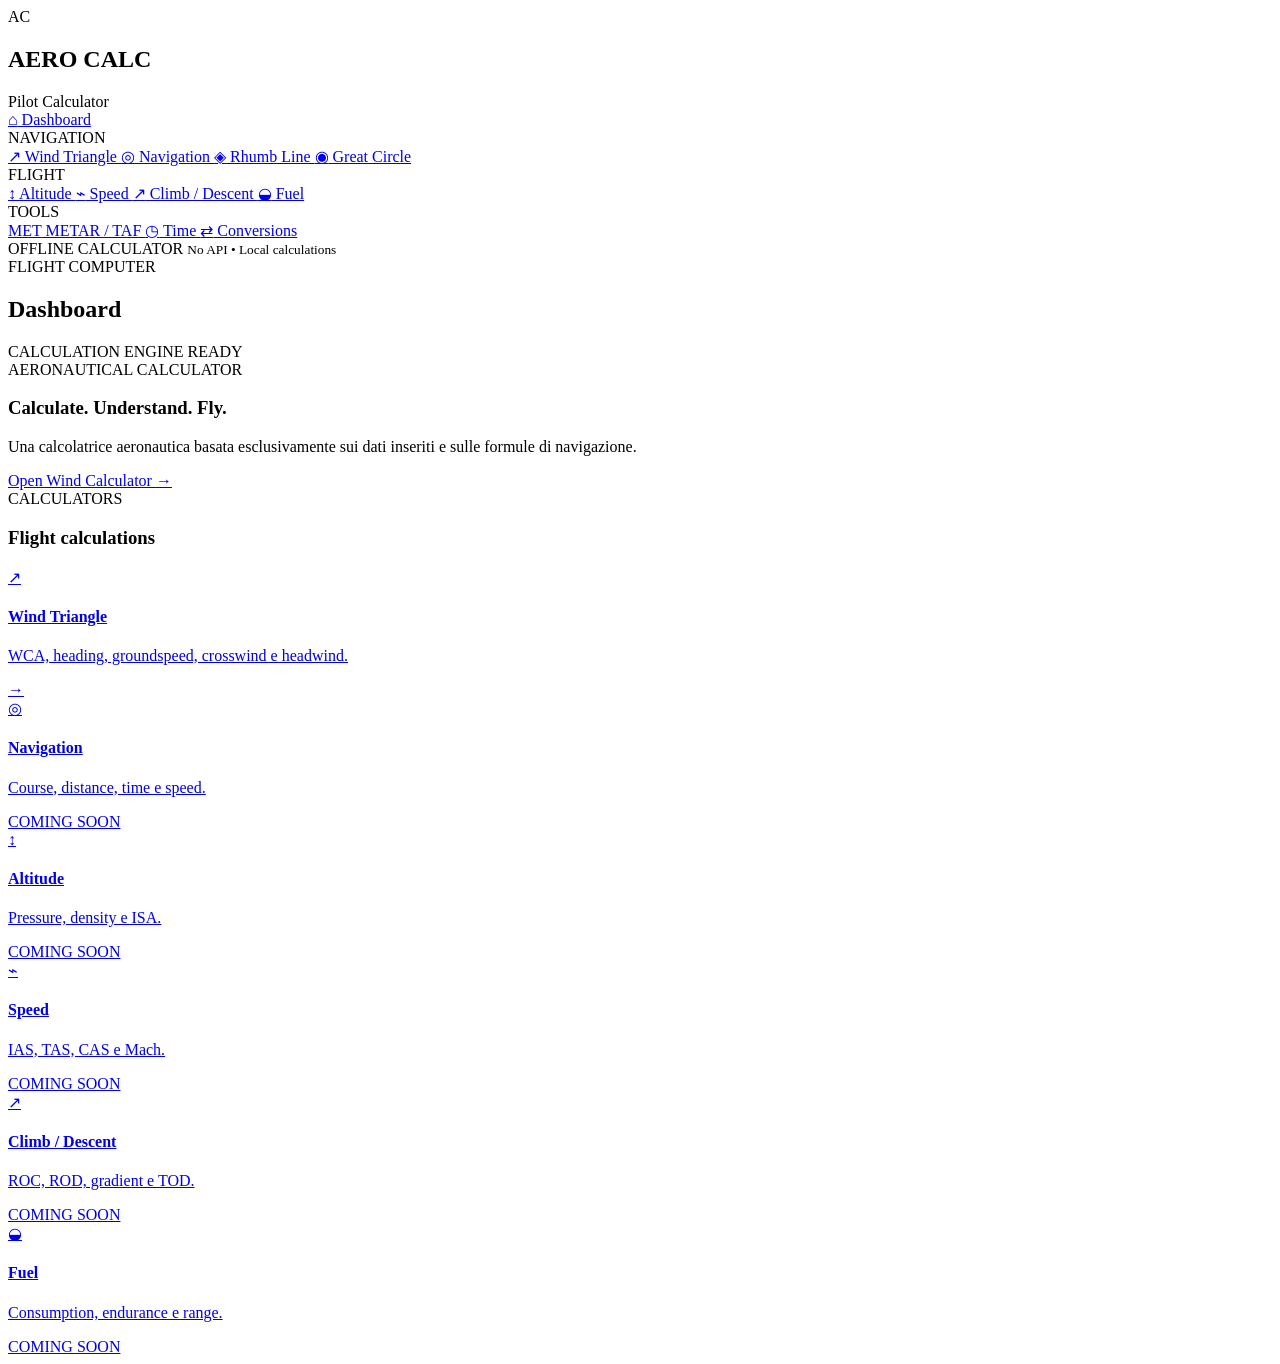
==== index.html @ 4fc7e938 "Create index.html" ====
<!DOCTYPE html>
<html lang="it">
<head>
    <meta charset="UTF-8">
    <meta name="viewport" content="width=device-width, initial-scale=1.0">
    <title>AERO CALC</title>
    <link rel="stylesheet" href="css/style.css">
</head>

<body>

    <aside class="sidebar">
        <div class="brand">
            <div class="brand-mark">AC</div>
            <div>
                <h1>AERO CALC</h1>
                <span>Pilot Calculator</span>
            </div>
        </div>

        <nav>
            <a href="index.html" class="active">
                <span>⌂</span>
                Dashboard
            </a>

            <div class="nav-title">NAVIGATION</div>

            <a href="wind.html">
                <span>↗</span>
                Wind Triangle
            </a>

            <a href="#">
                <span>◎</span>
                Navigation
            </a>

            <a href="#">
                <span>◈</span>
                Rhumb Line
            </a>

            <a href="#">
                <span>◉</span>
                Great Circle
            </a>

            <div class="nav-title">FLIGHT</div>

            <a href="#">
                <span>↕</span>
                Altitude
            </a>

            <a href="#">
                <span>⌁</span>
                Speed
            </a>

            <a href="#">
                <span>↗</span>
                Climb / Descent
            </a>

            <a href="#">
                <span>◒</span>
                Fuel
            </a>

            <div class="nav-title">TOOLS</div>

            <a href="#">
                <span>MET</span>
                METAR / TAF
            </a>

            <a href="#">
                <span>◷</span>
                Time
            </a>

            <a href="#">
                <span>⇄</span>
                Conversions
            </a>
        </nav>

        <div class="sidebar-footer">
            <span>OFFLINE CALCULATOR</span>
            <small>No API • Local calculations</small>
        </div>
    </aside>

    <main class="main">

        <header class="topbar">
            <div>
                <span class="eyebrow">FLIGHT COMPUTER</span>
                <h2>Dashboard</h2>
            </div>

            <div class="status">
                <span class="status-dot"></span>
                CALCULATION ENGINE READY
            </div>
        </header>

        <section class="hero">
            <div>
                <span class="eyebrow">AERONAUTICAL CALCULATOR</span>
                <h3>Calculate. Understand. Fly.</h3>
                <p>
                    Una calcolatrice aeronautica basata esclusivamente
                    sui dati inseriti e sulle formule di navigazione.
                </p>
            </div>

            <a href="wind.html" class="primary-button">
                Open Wind Calculator
                <span>→</span>
            </a>
        </section>

        <section class="section">
            <div class="section-heading">
                <div>
                    <span class="eyebrow">CALCULATORS</span>
                    <h3>Flight calculations</h3>
                </div>
            </div>

            <div class="calculator-grid">

                <a href="wind.html" class="calculator-card">
                    <div class="card-icon">↗</div>
                    <div>
                        <h4>Wind Triangle</h4>
                        <p>
                            WCA, heading, groundspeed,
                            crosswind e headwind.
                        </p>
                    </div>
                    <span class="card-arrow">→</span>
                </a>

                <a href="#" class="calculator-card disabled">
                    <div class="card-icon">◎</div>
                    <div>
                        <h4>Navigation</h4>
                        <p>Course, distance, time e speed.</p>
                    </div>
                    <span class="coming">COMING SOON</span>
                </a>

                <a href="#" class="calculator-card disabled">
                    <div class="card-icon">↕</div>
                    <div>
                        <h4>Altitude</h4>
                        <p>Pressure, density e ISA.</p>
                    </div>
                    <span class="coming">COMING SOON</span>
                </a>

                <a href="#" class="calculator-card disabled">
                    <div class="card-icon">⌁</div>
                    <div>
                        <h4>Speed</h4>
                        <p>IAS, TAS, CAS e Mach.</p>
                    </div>
                    <span class="coming">COMING SOON</span>
                </a>

                <a href="#" class="calculator-card disabled">
                    <div class="card-icon">↗</div>
                    <div>
                        <h4>Climb / Descent</h4>
                        <p>ROC, ROD, gradient e TOD.</p>
                    </div>
                    <span class="coming">COMING SOON</span>
                </a>

                <a href="#" class="calculator-card disabled">
                    <div class="card-icon">◒</div>
                    <div>
                        <h4>Fuel</h4>
                        <p>Consumption, endurance e range.</p>
                    </div>
                    <span class="coming">COMING SOON</span>
                </a>

            </div>
        </section>

    </main>

</body>
</html>
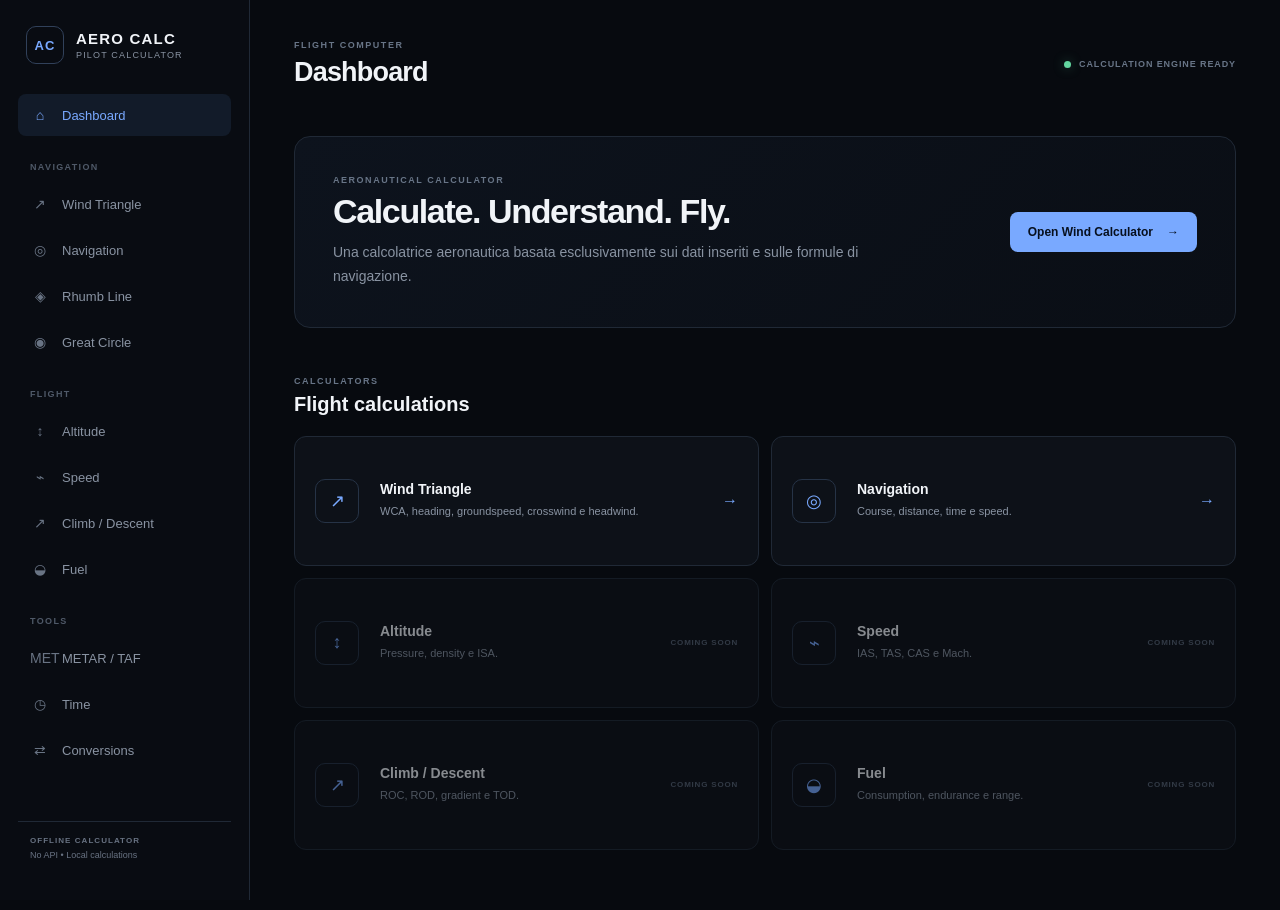
==== commit fb055c7c: "Update index.html" ====
--- a/index.html
+++ b/index.html
@@ -10,8 +10,10 @@
 <body>
 
     <aside class="sidebar">
+
         <div class="brand">
             <div class="brand-mark">AC</div>
+
             <div>
                 <h1>AERO CALC</h1>
                 <span>Pilot Calculator</span>
@@ -19,6 +21,7 @@
         </div>
 
         <nav>
+
             <a href="index.html" class="active">
                 <span>⌂</span>
                 Dashboard
@@ -31,7 +34,7 @@
                 Wind Triangle
             </a>
 
-            <a href="#">
+            <a href="navigation.html">
                 <span>◎</span>
                 Navigation
             </a>
@@ -84,17 +87,21 @@
                 <span>⇄</span>
                 Conversions
             </a>
+
         </nav>
 
         <div class="sidebar-footer">
             <span>OFFLINE CALCULATOR</span>
             <small>No API • Local calculations</small>
         </div>
+
     </aside>
 
+
     <main class="main">
 
         <header class="topbar">
+
             <div>
                 <span class="eyebrow">FLIGHT COMPUTER</span>
                 <h2>Dashboard</h2>
@@ -104,92 +111,165 @@
                 <span class="status-dot"></span>
                 CALCULATION ENGINE READY
             </div>
+
         </header>
 
+
         <section class="hero">
+
             <div>
+
                 <span class="eyebrow">AERONAUTICAL CALCULATOR</span>
+
                 <h3>Calculate. Understand. Fly.</h3>
+
                 <p>
                     Una calcolatrice aeronautica basata esclusivamente
                     sui dati inseriti e sulle formule di navigazione.
                 </p>
+
             </div>
 
             <a href="wind.html" class="primary-button">
                 Open Wind Calculator
                 <span>→</span>
             </a>
+
         </section>
 
+
         <section class="section">
+
             <div class="section-heading">
+
                 <div>
                     <span class="eyebrow">CALCULATORS</span>
                     <h3>Flight calculations</h3>
                 </div>
-            </div>
+
+            </div>
+
 
             <div class="calculator-grid">
 
+
+                <!-- WIND TRIANGLE -->
+
                 <a href="wind.html" class="calculator-card">
+
                     <div class="card-icon">↗</div>
+
                     <div>
                         <h4>Wind Triangle</h4>
+
                         <p>
                             WCA, heading, groundspeed,
                             crosswind e headwind.
                         </p>
                     </div>
+
                     <span class="card-arrow">→</span>
-                </a>
-
-                <a href="#" class="calculator-card disabled">
+
+                </a>
+
+
+                <!-- NAVIGATION -->
+
+                <a href="navigation.html" class="calculator-card">
+
                     <div class="card-icon">◎</div>
+
                     <div>
                         <h4>Navigation</h4>
-                        <p>Course, distance, time e speed.</p>
-                    </div>
-                    <span class="coming">COMING SOON</span>
-                </a>
-
-                <a href="#" class="calculator-card disabled">
+
+                        <p>
+                            Course, distance, time e speed.
+                        </p>
+                    </div>
+
+                    <span class="card-arrow">→</span>
+
+                </a>
+
+
+                <!-- ALTITUDE -->
+
+                <a href="#" class="calculator-card disabled">
+
                     <div class="card-icon">↕</div>
+
                     <div>
                         <h4>Altitude</h4>
-                        <p>Pressure, density e ISA.</p>
-                    </div>
-                    <span class="coming">COMING SOON</span>
-                </a>
-
-                <a href="#" class="calculator-card disabled">
+
+                        <p>
+                            Pressure, density e ISA.
+                        </p>
+                    </div>
+
+                    <span class="coming">COMING SOON</span>
+
+                </a>
+
+
+                <!-- SPEED -->
+
+                <a href="#" class="calculator-card disabled">
+
                     <div class="card-icon">⌁</div>
+
                     <div>
                         <h4>Speed</h4>
-                        <p>IAS, TAS, CAS e Mach.</p>
-                    </div>
-                    <span class="coming">COMING SOON</span>
-                </a>
-
-                <a href="#" class="calculator-card disabled">
+
+                        <p>
+                            IAS, TAS, CAS e Mach.
+                        </p>
+                    </div>
+
+                    <span class="coming">COMING SOON</span>
+
+                </a>
+
+
+                <!-- CLIMB / DESCENT -->
+
+                <a href="#" class="calculator-card disabled">
+
                     <div class="card-icon">↗</div>
+
                     <div>
                         <h4>Climb / Descent</h4>
-                        <p>ROC, ROD, gradient e TOD.</p>
-                    </div>
-                    <span class="coming">COMING SOON</span>
-                </a>
-
-                <a href="#" class="calculator-card disabled">
+
+                        <p>
+                            ROC, ROD, gradient e TOD.
+                        </p>
+                    </div>
+
+                    <span class="coming">COMING SOON</span>
+
+                </a>
+
+
+                <!-- FUEL -->
+
+                <a href="#" class="calculator-card disabled">
+
                     <div class="card-icon">◒</div>
+
                     <div>
                         <h4>Fuel</h4>
-                        <p>Consumption, endurance e range.</p>
-                    </div>
-                    <span class="coming">COMING SOON</span>
-                </a>
-
-            </div>
+
+                        <p>
+                            Consumption, endurance e range.
+                        </p>
+                    </div>
+
+                    <span class="coming">COMING SOON</span>
+
+                </a>
+
+
+            </div>
+
         </section>
 
     </main>
--- a/css/style.css
+++ b/css/style.css
@@ -0,0 +1,840 @@
+:root {
+    --bg: #070a0f;
+    --panel: #0d1118;
+    --panel-light: #111722;
+    --border: #202936;
+
+    --text: #f1f4f8;
+    --muted: #8993a2;
+
+    --accent: #79a9ff;
+    --accent-dark: #4f82db;
+
+    --success: #63d6a0;
+    --danger: #ff7373;
+
+    --sidebar: 250px;
+}
+
+* {
+    box-sizing: border-box;
+    margin: 0;
+    padding: 0;
+}
+
+html {
+    scroll-behavior: smooth;
+}
+
+body {
+    min-height: 100vh;
+    background: var(--bg);
+    color: var(--text);
+    font-family:
+        Inter,
+        -apple-system,
+        BlinkMacSystemFont,
+        "Segoe UI",
+        sans-serif;
+}
+
+a {
+    color: inherit;
+    text-decoration: none;
+}
+
+/* SIDEBAR */
+
+.sidebar {
+    position: fixed;
+    left: 0;
+    top: 0;
+
+    width: var(--sidebar);
+    height: 100vh;
+
+    padding: 26px 18px;
+
+    background: #090c12;
+    border-right: 1px solid var(--border);
+
+    display: flex;
+    flex-direction: column;
+
+    z-index: 10;
+}
+
+.brand {
+    display: flex;
+    align-items: center;
+    gap: 12px;
+
+    padding: 0 8px 30px;
+}
+
+.brand-mark {
+    width: 38px;
+    height: 38px;
+
+    display: flex;
+    align-items: center;
+    justify-content: center;
+
+    border: 1px solid #31415a;
+    border-radius: 10px;
+
+    color: var(--accent);
+    font-weight: 800;
+    font-size: 13px;
+    letter-spacing: .08em;
+}
+
+.brand h1 {
+    font-size: 15px;
+    letter-spacing: .08em;
+    font-weight: 800;
+}
+
+.brand span {
+    display: block;
+
+    margin-top: 3px;
+
+    color: var(--muted);
+    font-size: 9px;
+    letter-spacing: .13em;
+    text-transform: uppercase;
+}
+
+nav {
+    display: flex;
+    flex-direction: column;
+    gap: 4px;
+}
+
+nav a {
+    min-height: 42px;
+
+    display: flex;
+    align-items: center;
+    gap: 12px;
+
+    padding: 0 12px;
+
+    border-radius: 8px;
+
+    color: var(--muted);
+
+    font-size: 13px;
+    font-weight: 500;
+
+    transition:
+        background .2s ease,
+        color .2s ease;
+}
+
+nav a span {
+    width: 20px;
+    text-align: center;
+    color: #697484;
+    font-size: 14px;
+}
+
+nav a:hover {
+    background: #111722;
+    color: var(--text);
+}
+
+nav a.active {
+    background: #121b29;
+    color: var(--accent);
+}
+
+nav a.active span {
+    color: var(--accent);
+}
+
+.nav-title {
+    margin: 22px 12px 7px;
+
+    color: #4f5968;
+
+    font-size: 9px;
+    font-weight: 700;
+    letter-spacing: .15em;
+}
+
+.sidebar-footer {
+    margin-top: auto;
+
+    padding: 14px 12px;
+
+    border-top: 1px solid var(--border);
+
+    color: #687282;
+}
+
+.sidebar-footer span {
+    display: block;
+
+    font-size: 8px;
+    font-weight: 800;
+    letter-spacing: .13em;
+}
+
+.sidebar-footer small {
+    display: block;
+
+    margin-top: 5px;
+
+    font-size: 9px;
+}
+
+/* MAIN */
+
+.main {
+    min-height: 100vh;
+    margin-left: var(--sidebar);
+
+    padding: 34px 44px 60px;
+}
+
+.topbar {
+    min-height: 60px;
+
+    display: flex;
+    align-items: center;
+    justify-content: space-between;
+
+    margin-bottom: 42px;
+}
+
+.eyebrow {
+    display: block;
+
+    margin-bottom: 7px;
+
+    color: #687587;
+
+    font-size: 9px;
+    font-weight: 800;
+    letter-spacing: .17em;
+    text-transform: uppercase;
+}
+
+.topbar h2 {
+    font-size: 27px;
+    letter-spacing: -.03em;
+}
+
+.status {
+    display: flex;
+    align-items: center;
+    gap: 8px;
+
+    color: #687587;
+
+    font-size: 9px;
+    font-weight: 700;
+    letter-spacing: .1em;
+}
+
+.status-dot {
+    width: 7px;
+    height: 7px;
+
+    border-radius: 50%;
+    background: var(--success);
+
+    box-shadow: 0 0 12px rgba(99, 214, 160, .35);
+}
+
+/* HERO */
+
+.hero {
+    display: flex;
+    align-items: center;
+    justify-content: space-between;
+    gap: 30px;
+
+    padding: 38px;
+
+    border: 1px solid var(--border);
+    border-radius: 16px;
+
+    background:
+        linear-gradient(
+            135deg,
+            #0d131d 0%,
+            #0a0e15 100%
+        );
+
+    margin-bottom: 48px;
+}
+
+.hero h3 {
+    font-size: 34px;
+    letter-spacing: -.04em;
+}
+
+.hero p {
+    max-width: 590px;
+
+    margin-top: 10px;
+
+    color: var(--muted);
+
+    font-size: 14px;
+    line-height: 1.7;
+}
+
+.primary-button {
+    display: flex;
+    align-items: center;
+    gap: 14px;
+
+    white-space: nowrap;
+
+    padding: 13px 18px;
+
+    border-radius: 8px;
+
+    background: var(--accent);
+    color: #07101e;
+
+    font-size: 12px;
+    font-weight: 800;
+
+    transition:
+        transform .2s ease,
+        background .2s ease;
+}
+
+.primary-button:hover {
+    background: #91b8ff;
+    transform: translateY(-1px);
+}
+
+/* SECTION */
+
+.section-heading {
+    margin-bottom: 20px;
+}
+
+.section-heading h3 {
+    font-size: 20px;
+}
+
+/* CARDS */
+
+.calculator-grid {
+    display: grid;
+    grid-template-columns: repeat(2, minmax(0, 1fr));
+    gap: 12px;
+}
+
+.calculator-card {
+    min-height: 130px;
+
+    display: grid;
+    grid-template-columns: 48px 1fr auto;
+    align-items: center;
+    gap: 17px;
+
+    padding: 20px;
+
+    border: 1px solid var(--border);
+    border-radius: 12px;
+
+    background: var(--panel);
+
+    transition:
+        border-color .2s ease,
+        transform .2s ease;
+}
+
+.calculator-card:not(.disabled):hover {
+    border-color: #344763;
+    transform: translateY(-2px);
+}
+
+.calculator-card.disabled {
+    opacity: .55;
+    cursor: default;
+}
+
+.card-icon {
+    width: 44px;
+    height: 44px;
+
+    display: flex;
+    align-items: center;
+    justify-content: center;
+
+    border: 1px solid #263346;
+    border-radius: 10px;
+
+    color: var(--accent);
+
+    font-size: 18px;
+}
+
+.calculator-card h4 {
+    font-size: 14px;
+}
+
+.calculator-card p {
+    margin-top: 6px;
+
+    color: var(--muted);
+
+    font-size: 11px;
+    line-height: 1.5;
+}
+
+.card-arrow {
+    color: var(--accent);
+}
+
+.coming {
+    color: #566172;
+
+    font-size: 8px;
+    font-weight: 800;
+    letter-spacing: .1em;
+}
+
+/* CALCULATOR PAGE */
+
+.calculator-layout {
+    display: grid;
+    grid-template-columns: minmax(0, 1.5fr) minmax(300px, .75fr);
+    gap: 20px;
+
+    align-items: start;
+}
+
+.page-intro {
+    margin-bottom: 24px;
+}
+
+.page-intro h3 {
+    font-size: 29px;
+    letter-spacing: -.035em;
+}
+
+.page-intro p {
+    max-width: 650px;
+
+    margin-top: 9px;
+
+    color: var(--muted);
+
+    font-size: 13px;
+    line-height: 1.7;
+}
+
+.panel,
+.results-panel {
+    border: 1px solid var(--border);
+    border-radius: 14px;
+
+    background: var(--panel);
+}
+
+.panel {
+    padding: 25px;
+}
+
+.panel-header,
+.results-header {
+    padding-bottom: 21px;
+
+    border-bottom: 1px solid var(--border);
+}
+
+.panel-header h4,
+.results-header h4 {
+    font-size: 16px;
+}
+
+/* INPUTS */
+
+.input-grid {
+    display: grid;
+    grid-template-columns: repeat(2, minmax(0, 1fr));
+    gap: 17px;
+
+    margin-top: 24px;
+}
+
+.input-group label {
+    display: flex;
+    justify-content: space-between;
+
+    margin-bottom: 8px;
+
+    color: #b9c1cc;
+
+    font-size: 11px;
+    font-weight: 600;
+}
+
+.input-group label span {
+    color: #657082;
+    font-size: 9px;
+    font-weight: 700;
+}
+
+.input-group input {
+    width: 100%;
+    height: 48px;
+
+    padding: 0 13px;
+
+    border: 1px solid #26303e;
+    border-radius: 8px;
+
+    outline: none;
+
+    background: #090d13;
+    color: var(--text);
+
+    font-size: 14px;
+    font-weight: 600;
+
+    transition:
+        border-color .2s ease,
+        box-shadow .2s ease;
+}
+
+.input-group input:focus {
+    border-color: var(--accent);
+    box-shadow: 0 0 0 3px rgba(121, 169, 255, .08);
+}
+
+.input-group input::placeholder {
+    color: #46505e;
+}
+
+/* WIND MODE */
+
+.wind-mode {
+    display: flex;
+    gap: 10px;
+
+    margin-top: 20px;
+}
+
+.radio-option {
+    flex: 1;
+
+    display: flex;
+    align-items: center;
+    gap: 10px;
+
+    padding: 12px;
+
+    border: 1px solid var(--border);
+    border-radius: 8px;
+
+    cursor: pointer;
+}
+
+.radio-option input {
+    accent-color: var(--accent);
+}
+
+.radio-option strong {
+    display: block;
+
+    font-size: 10px;
+}
+
+.radio-option small {
+    display: block;
+
+    margin-top: 3px;
+
+    color: var(--muted);
+
+    font-size: 9px;
+}
+
+/* BUTTON */
+
+.calculate-button {
+    width: 100%;
+    height: 49px;
+
+    display: flex;
+    align-items: center;
+    justify-content: space-between;
+
+    margin-top: 23px;
+
+    padding: 0 16px;
+
+    border: 0;
+    border-radius: 8px;
+
+    background: var(--accent);
+    color: #07101e;
+
+    cursor: pointer;
+
+    font-size: 11px;
+    font-weight: 800;
+    letter-spacing: .03em;
+
+    transition: background .2s ease;
+}
+
+.calculate-button:hover {
+    background: #94baff;
+}
+
+/* RESULTS */
+
+.results-panel {
+    padding: 22px;
+
+    position: sticky;
+    top: 25px;
+}
+
+.empty-results {
+    padding: 55px 20px;
+
+    text-align: center;
+}
+
+.empty-icon {
+    margin-bottom: 13px;
+
+    color: #4e5968;
+
+    font-size: 28px;
+}
+
+.empty-results p {
+    color: var(--muted);
+
+    font-size: 11px;
+    line-height: 1.6;
+}
+
+.results {
+    padding-top: 18px;
+}
+
+.hidden {
+    display: none;
+}
+
+.result-primary {
+    padding: 16px 0;
+
+    border-bottom: 1px solid var(--border);
+}
+
+.result-primary span {
+    display: block;
+
+    color: #697585;
+
+    font-size: 8px;
+    font-weight: 800;
+    letter-spacing: .14em;
+}
+
+.result-primary strong {
+    display: inline-block;
+
+    margin-top: 5px;
+
+    color: var(--text);
+
+    font-size: 31px;
+    letter-spacing: -.04em;
+}
+
+.result-primary small {
+    margin-left: 4px;
+
+    color: #6e7989;
+
+    font-size: 9px;
+}
+
+.result-row {
+    display: flex;
+    align-items: center;
+    justify-content: space-between;
+
+    padding: 13px 0;
+
+    border-bottom: 1px solid var(--border);
+}
+
+.result-row span {
+    color: #8b95a3;
+
+    font-size: 10px;
+}
+
+.result-row strong {
+    color: var(--text);
+
+    font-size: 12px;
+}
+
+.formula-box {
+    margin-top: 20px;
+    padding: 15px;
+
+    border: 1px solid #263345;
+    border-radius: 9px;
+
+    background: #0a0f17;
+}
+
+.formula-box p {
+    color: #aab3c0;
+
+    font-family: "SFMono-Regular", Consolas, monospace;
+    font-size: 10px;
+    line-height: 1.7;
+}
+
+/* ERROR */
+
+.error-message {
+    display: none;
+
+    margin-top: 16px;
+    padding: 11px 13px;
+
+    border: 1px solid rgba(255, 115, 115, .25);
+    border-radius: 7px;
+
+    background: rgba(255, 115, 115, .05);
+
+    color: var(--danger);
+
+    font-size: 10px;
+}
+
+/* RESPONSIVE */
+
+@media (max-width: 1050px) {
+
+    .calculator-layout {
+        grid-template-columns: 1fr;
+    }
+
+    .results-panel {
+        position: static;
+    }
+
+}
+
+@media (max-width: 850px) {
+
+    :root {
+        --sidebar: 210px;
+    }
+
+    .main {
+        padding: 25px;
+    }
+
+    .hero {
+        align-items: flex-start;
+        flex-direction: column;
+    }
+
+}
+
+@media (max-width: 650px) {
+
+    .sidebar {
+        position: static;
+
+        width: 100%;
+        height: auto;
+
+        border-right: 0;
+        border-bottom: 1px solid var(--border);
+    }
+
+    .sidebar-footer {
+        display: none;
+    }
+
+    nav {
+        display: grid;
+        grid-template-columns: repeat(2, 1fr);
+    }
+
+    .nav-title {
+        grid-column: 1 / -1;
+    }
+
+    .main {
+        margin-left: 0;
+        padding: 22px 15px 40px;
+    }
+
+    .topbar {
+        align-items: flex-start;
+        flex-direction: column;
+        gap: 15px;
+    }
+
+    .calculator-grid {
+        grid-template-columns: 1fr;
+    }
+
+    .input-grid {
+        grid-template-columns: 1fr;
+    }
+
+    .wind-mode {
+        flex-direction: column;
+    }
+
+    .hero {
+        padding: 25px;
+    }
+
+    .hero h3 {
+        font-size: 27px;
+    }
+
+}
+
+.time-inputs {
+    display: flex;
+    align-items: center;
+    gap: 8px;
+}
+
+.time-inputs input {
+    width: 100%;
+}
+
+.time-inputs span {
+    color: var(--muted);
+    font-weight: 600;
+}
+
+.error-message {
+    display: none;
+    margin-top: 16px;
+    padding: 12px 14px;
+    border: 1px solid rgba(255, 115, 115, 0.3);
+    border-radius: 10px;
+    background: rgba(255, 115, 115, 0.08);
+    color: var(--danger);
+}
